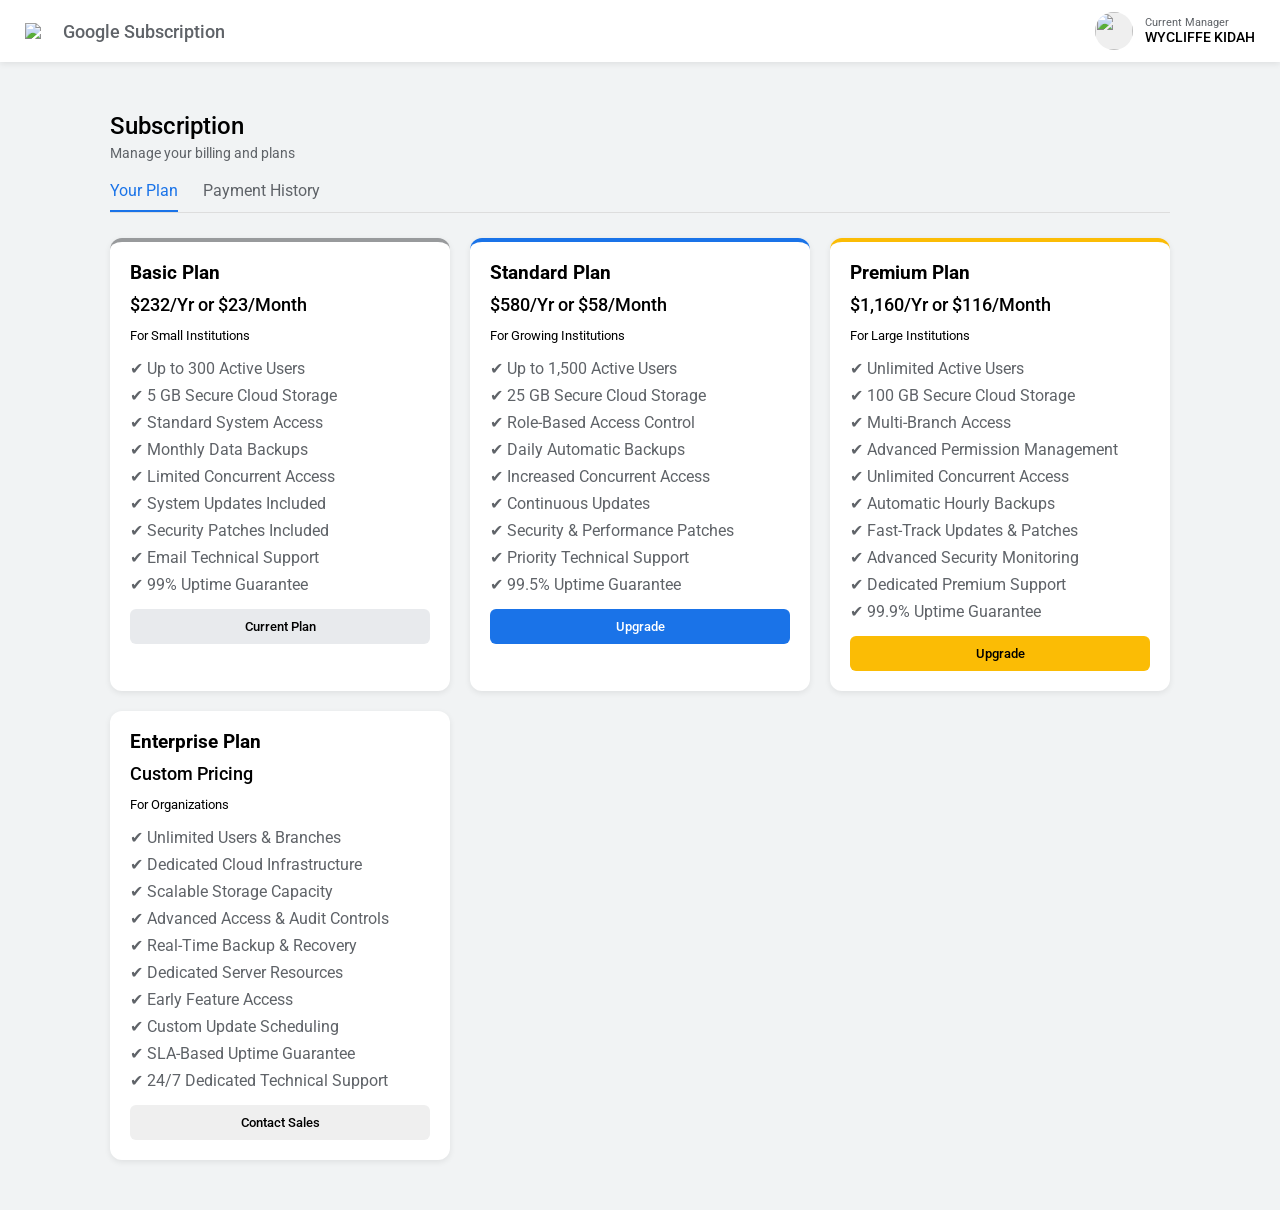
==== my_subscription.html @ d19e93e5 "5th May" ====
<!DOCTYPE html>
<html lang="en">
<head>
<meta charset="UTF-8">
<meta name="viewport" content="width=device-width, initial-scale=1.0">
<meta http-equiv="X-UA-Compatible" content="IE=edge" />
<title>Subscription Dashboard</title>

<!-- Google Font -->
<link href="https://fonts.googleapis.com/css2?family=Roboto:wght@300;400;500;700&display=swap" rel="stylesheet">

<style>
*{
    margin:0;
    padding:0;
    box-sizing:border-box;
    font-family:'Roboto',sans-serif;
}

body{
    background:#f1f3f4;
}

/* HEADER */
.header{
    background: white;
    padding: 12px 25px;
    display: flex;
    justify-content: space-between;
    align-items: center;
    box-shadow: 0 2px 6px rgba(0,0,0,0.08);

    /* Sticky */
    position: sticky;
    top: 0;
    z-index: 1000;
}

/* LOGO */
.logo{
    display:flex;
    align-items:center;
    gap:10px;
    font-weight:500;
    font-size:18px;
    color:#5f6368;
}

.logo img{
    width:28px;
}

/* PROFILE */
.profile-section{
    display:flex;
    align-items:center;
    gap:12px;
    position:relative;
}

.profile-btn{
    width:38px;
    height:38px;
    border-radius:50%;
    border:none;
    overflow:hidden;
    cursor:pointer;
}

.profile-btn img{
    width:100%;
    height:100%;
}

/* Manager text */
.manager-info{
    line-height:1.2;
}

.manager-label{
    font-size:11px;
    color:#5f6368;
}

.manager-name{
    font-size:14px;
    font-weight:500;
}

/* Dropdown */
.dropdown{
    position:absolute;
    top:50px;
    right:0;
    background:white;
    width:180px;
    border-radius:8px;
    box-shadow:0 8px 20px rgba(0,0,0,0.15);
    display:none;
}

.dropdown button{
    width:100%;
    border:none;
    background:none;
    padding:12px;
    text-align:left;
    cursor:pointer;
}

.dropdown button:hover{
    background:#f1f3f4;
}

/* MAIN WRAPPER */
.wrapper{
    max-width:1100px;
    margin:30px auto;
    padding:20px;
}

/* TITLE */
.title h2{
    font-weight:500;
    margin-bottom:5px;
}
.title p{
    color:#5f6368;
    font-size:14px;
}

/* TABS */
.tabs{
    display:flex;
    gap:25px;
    margin-top:20px;
    border-bottom:1px solid #ddd;
}

.tab{
    padding-bottom:10px;
    cursor:pointer;
    color:#5f6368;
}

.tab.active{
    color:#1a73e8;
    border-bottom:2px solid #1a73e8;
}

/* CONTENT */
.content{display:none;}
.content.active{display:block;}

/* CARDS */
.cards{
    margin-top:25px;
    display:grid;
    grid-template-columns:repeat(auto-fit,minmax(260px,1fr));
    gap:20px;
}

.card{
    background:white;
    border-radius:12px;
    padding:20px;
    box-shadow:0 2px 6px rgba(0,0,0,0.08);
    transition:0.3s;
}

.card:hover{
    transform:translateY(-4px);
}

/* Highlight */
.pro{
    border-top:4px solid #fbbc05;
}


.std{
    border-top:4px solid  #1a73e8;
}

.bsc{
    border-top:4px solid  #989a9c;
}

/* Price */
.price{
    font-size:18px;
    font-weight:500;
    margin:10px 0;
}

/* Features */
.features{
    margin:15px 0;
}
.features li{
    list-style:none;
    margin-bottom:8px;
    color:#5f6368;
}

/* Buttons */
button.plan-btn{
    width:100%;
    padding:10px;
    border:none;
    border-radius:6px;
    cursor:pointer;
    font-weight:500;
}

.primary{background:#1a73e8;color:white;}
.secondary{background:#e8eaed;}
.gold{background:#fbbc05;color:black;}

/* TABLE */
table{
    width:100%;
    margin-top:20px;
    border-collapse:collapse;
    background:white;
    border-radius:10px;
    overflow:hidden;
    box-shadow:0 2px 6px rgba(0,0,0,0.08);
}

th,td{
    padding:12px;
    text-align:left;
}

th{
    background:#f8f9fa;
    color:#5f6368;
}

tr:not(:last-child){
    border-bottom:1px solid #eee;
}

/* ALERT */
.alert{
    position:fixed;
    top:80px;
    left:50%;
    transform:translateX(-50%);
    background:#d93025;
    color:white;
    padding:20px 35px;
    font-size:20px;
    border-radius:8px;
    display:none;
    z-index:999;
    box-shadow:0 6px 20px rgba(0,0,0,0.3);
}

/* MOBILE */
@media(max-width:600px){
    .manager-info{display:none;}
}
</style>
</head>

<body>

<!-- HEADER -->
<div class="header">
    <div class="logo">
        <img src="https://www.google.com/favicon.ico">
        Google Subscription
    </div>

    <div class="profile-section">
        <button class="profile-btn" id="profileBtn">
            <img src="https://i.pravatar.cc/100">
        </button>

        <div class="manager-info">
            <div class="manager-label">Current Manager</div>
            <div class="manager-name">WYCLIFFE KIDAH</div>
        </div>

        <div class="dropdown" id="dropdownMenu">
            <button>Change Manager</button>
            <button>Sign Up</button>
            <button>Help</button>
        </div>
    </div>
</div>

<!-- ALERT -->
<div class="alert" id="alertBox">
⚠️ Your plan expires in 01 DAYS
</div>

<!-- MAIN -->
<div class="wrapper">

    <div class="title">
        <h2>Subscription</h2>
        <p>Manage your billing and plans</p>
    </div>

    <!-- TABS -->
    <div class="tabs">
        <div class="tab active" data-tab="plans">Your Plan</div>
        <div class="tab" data-tab="history">Payment History</div>
    </div>

    <!-- PLANS -->
    <div class="content active" id="plans">
        <div class="cards">

            <!-- BASIC PLAN -->
            <div class="card bsc">
                <h3>Basic Plan</h3>
                <div class="price">$232/Yr or $23/Month</div>
                <small>For Small Institutions</small>

                <ul class="features">
                    <li>✔ Up to 300 Active Users</li>
                    <li>✔ 5 GB Secure Cloud Storage</li>
                    <li>✔ Standard System Access</li>
                    <li>✔ Monthly Data Backups</li>
                    <li>✔ Limited Concurrent Access</li>
                    <li>✔ System Updates Included</li>
                    <li>✔ Security Patches Included</li>
                    <li>✔ Email Technical Support</li>
                    <li>✔ 99% Uptime Guarantee</li>
                </ul>

                <button class="plan-btn secondary">Current Plan</button>
            </div>

            <!-- STANDARD PLAN -->
            <div class="card std">
                <h3>Standard Plan</h3>
                <div class="price">$580/Yr or $58/Month</div>
                <small>For Growing Institutions</small>

                <ul class="features">
                    <li>✔ Up to 1,500 Active Users</li>
                    <li>✔ 25 GB Secure Cloud Storage</li>
                    <li>✔ Role-Based Access Control</li>
                    <li>✔ Daily Automatic Backups</li>
                    <li>✔ Increased Concurrent Access</li>
                    <li>✔ Continuous Updates</li>
                    <li>✔ Security & Performance Patches</li>
                    <li>✔ Priority Technical Support</li>
                    <li>✔ 99.5% Uptime Guarantee</li>
                </ul>

                <button class="plan-btn primary">Upgrade</button>
            </div>

            <!-- PREMIUM PLAN -->
            <div class="card pro">
                <h3>Premium Plan</h3>
                <div class="price">$1,160/Yr or $116/Month</div>
                <small>For Large Institutions</small>

                <ul class="features">
                    <li>✔ Unlimited Active Users</li>
                    <li>✔ 100 GB Secure Cloud Storage</li>
                    <li>✔ Multi-Branch Access</li>
                    <li>✔ Advanced Permission Management</li>
                    <li>✔ Unlimited Concurrent Access</li>
                    <li>✔ Automatic Hourly Backups</li>
                    <li>✔ Fast-Track Updates & Patches</li>
                    <li>✔ Advanced Security Monitoring</li>
                    <li>✔ Dedicated Premium Support</li>
                    <li>✔ 99.9% Uptime Guarantee</li>
                </ul>

                <button class="plan-btn gold">Upgrade</button>
            </div>

            <!-- ENTERPRISE PLAN -->
            <div class="card enterprise">
                <h3>Enterprise Plan</h3>
                <div class="price">Custom Pricing</div>
                <small>For Organizations</small>

                <ul class="features">
                    <li>✔ Unlimited Users & Branches</li>
                    <li>✔ Dedicated Cloud Infrastructure</li>
                    <li>✔ Scalable Storage Capacity</li>
                    <li>✔ Advanced Access & Audit Controls</li>
                    <li>✔ Real-Time Backup & Recovery</li>
                    <li>✔ Dedicated Server Resources</li>
                    <li>✔ Early Feature Access</li>
                    <li>✔ Custom Update Scheduling</li>
                    <li>✔ SLA-Based Uptime Guarantee</li>
                    <li>✔ 24/7 Dedicated Technical Support</li>
                </ul>

                <button class="plan-btn dark">Contact Sales</button>
            </div>

        </div>
    </div>
    <!-- HISTORY -->
    <div class="content" id="history">
        <table>
            <thead>
                <tr>
                    <th>ID</th>
                    <th>Date</th>
                    <th>Plan</th>
                    <th>Amount</th>
                    <th>Status</th>
                </tr>
            </thead>
            <tbody id="paymentBody"></tbody>
        </table>
    </div>

</div>

<script>
// Dropdown
const btn=document.getElementById("profileBtn");
const menu=document.getElementById("dropdownMenu");

btn.onclick=()=>menu.style.display=menu.style.display==="block"?"none":"block";

window.onclick=e=>{
    if(!btn.contains(e.target)&&!menu.contains(e.target)){
        menu.style.display="none";
    }
};

// Tabs
document.querySelectorAll(".tab").forEach(tab=>{
    tab.onclick=()=>{
        document.querySelectorAll(".tab").forEach(t=>t.classList.remove("active"));
        document.querySelectorAll(".content").forEach(c=>c.classList.remove("active"));

        tab.classList.add("active");
        document.getElementById(tab.dataset.tab).classList.add("active");
    };
});

// Payments Data
const data = [
    {
        txn: "QJD7X2L9KP",
        date: "2023-01-14",
        plan: "Starter",
        amount: "KES 6,500",
        method: "M-Pesa",
        account: "Paybill • 522533",
        status: "Paid",
        receipt: "receipts/QJD7X2L9KP.pdf"
    },
    {
        txn: "NLF3K8WQ2M",
        date: "2023-05-02",
        plan: "Scale",
        amount: "KES 9,100",
        method: "KCB Bank",
        account: "KCB Account • 1147852290",
        status: "Paid",
        receipt: "receipts/NLF3K8WQ2M.pdf"
    },
    {
        txn: "PXA6V1Z8RT",
        date: "2023-09-19",
        plan: "Pro",
        amount: "KES 11,700",
        method: "Absa Bank",
        account: "Absa Account • 5501982734",
        status: "Paid",
        receipt: "receipts/PXA6V1Z8RT.pdf"
    },
    {
        txn: "RKT9M4C7YD",
        date: "2024-01-11",
        plan: "Starter",
        amount: "KES 6,500",
        method: "M-Pesa",
        account: "Till Number • 839201",
        status: "Paid",
        receipt: "receipts/RKT9M4C7YD.pdf"
    },
    {
        txn: "VBN5T8Q2SL",
        date: "2024-04-28",
        plan: "Scale",
        amount: "KES 9,100",
        method: "KCB Bank",
        account: "KCB Corporate • 1147852290",
        status: "Paid",
        receipt: "receipts/VBN5T8Q2SL.pdf"
    },
    {
        txn: "XCW1P7M4KE",
        date: "2024-08-16",
        plan: "Pro",
        amount: "KES 11,700",
        method: "Absa Bank",
        account: "Absa Premium • 5501982734",
        status: "Paid",
        receipt: "receipts/XCW1P7M4KE.pdf"
    },
    {
        txn: "ZLM8D3R6YH",
        date: "2025-01-30",
        plan: "Starter",
        amount: "KES 6,500",
        method: "M-Pesa",
        account: "Paybill • 522533",
        status: "Paid",
        receipt: "receipts/ZLM8D3R6YH.pdf"
    },
    {
        txn: "KQP4X9N2WA",
        date: "2025-06-09",
        plan: "Scale",
        amount: "KES 9,100",
        method: "KCB Bank",
        account: "KCB Business • 1147852290",
        status: "Paid",
        receipt: "receipts/KQP4X9N2WA.pdf"
    },
    {
        txn: "TYR6B1V8CF",
        date: "2025-10-21",
        plan: "Pro",
        amount: "KES 11,700",
        method: "Absa Bank",
        account: "Absa Account • 5501982734",
        status: "Paid",
        receipt: "receipts/TYR6B1V8CF.pdf"
    }
];

const body = document.getElementById("paymentBody");

data.forEach(d => {
    body.innerHTML += `
    <tr>
        <td>${d.txn}</td>
        <td>${d.date}</td>
        <td>${d.plan}</td>
        <td>${d.amount}</td>
        <td>${d.method}</td>
        <td>${d.account}</td>
        <td>
            <span class="${d.status === 'Paid' ? 'paid-status' : 'pending-status'}">
                ${d.status}
            </span>
        </td>
        <td style="text-align:right;">
            <a href="${d.receipt}" download class="download-btn">
                Download
            </a>
        </td>
    </tr>`;
});
// Alert
setTimeout(()=>{
    document.getElementById("alertBox").style.display="block";
},30000);
</script>

</body>
</html>
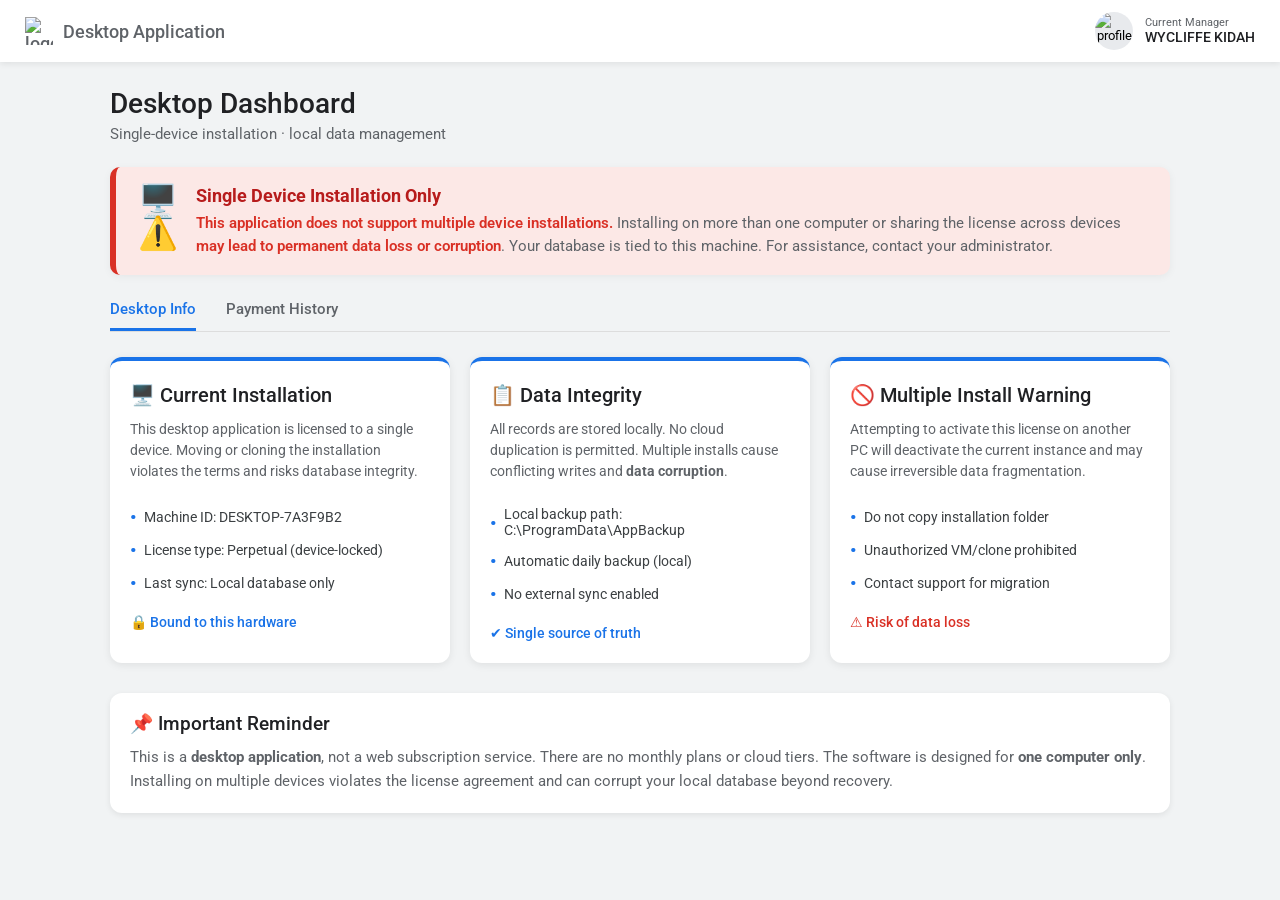
==== commit de803bb5: "Add files via upload" ====
--- a/my_subscription.html
+++ b/my_subscription.html
@@ -1,571 +1,651 @@
 <!DOCTYPE html>
 <html lang="en">
 <head>
-<meta charset="UTF-8">
-<meta name="viewport" content="width=device-width, initial-scale=1.0">
-<meta http-equiv="X-UA-Compatible" content="IE=edge" />
-<title>Subscription Dashboard</title>
-
-<!-- Google Font -->
-<link href="https://fonts.googleapis.com/css2?family=Roboto:wght@300;400;500;700&display=swap" rel="stylesheet">
-
-<style>
-*{
-    margin:0;
-    padding:0;
-    box-sizing:border-box;
-    font-family:'Roboto',sans-serif;
-}
-
-body{
-    background:#f1f3f4;
-}
-
-/* HEADER */
-.header{
-    background: white;
-    padding: 12px 25px;
-    display: flex;
-    justify-content: space-between;
-    align-items: center;
-    box-shadow: 0 2px 6px rgba(0,0,0,0.08);
-
-    /* Sticky */
-    position: sticky;
-    top: 0;
-    z-index: 1000;
-}
-
-/* LOGO */
-.logo{
-    display:flex;
-    align-items:center;
-    gap:10px;
-    font-weight:500;
-    font-size:18px;
-    color:#5f6368;
-}
-
-.logo img{
-    width:28px;
-}
-
-/* PROFILE */
-.profile-section{
-    display:flex;
-    align-items:center;
-    gap:12px;
-    position:relative;
-}
-
-.profile-btn{
-    width:38px;
-    height:38px;
-    border-radius:50%;
-    border:none;
-    overflow:hidden;
-    cursor:pointer;
-}
-
-.profile-btn img{
-    width:100%;
-    height:100%;
-}
-
-/* Manager text */
-.manager-info{
-    line-height:1.2;
-}
-
-.manager-label{
-    font-size:11px;
-    color:#5f6368;
-}
-
-.manager-name{
-    font-size:14px;
-    font-weight:500;
-}
-
-/* Dropdown */
-.dropdown{
-    position:absolute;
-    top:50px;
-    right:0;
-    background:white;
-    width:180px;
-    border-radius:8px;
-    box-shadow:0 8px 20px rgba(0,0,0,0.15);
-    display:none;
-}
-
-.dropdown button{
-    width:100%;
-    border:none;
-    background:none;
-    padding:12px;
-    text-align:left;
-    cursor:pointer;
-}
-
-.dropdown button:hover{
-    background:#f1f3f4;
-}
-
-/* MAIN WRAPPER */
-.wrapper{
-    max-width:1100px;
-    margin:30px auto;
-    padding:20px;
-}
-
-/* TITLE */
-.title h2{
-    font-weight:500;
-    margin-bottom:5px;
-}
-.title p{
-    color:#5f6368;
-    font-size:14px;
-}
-
-/* TABS */
-.tabs{
-    display:flex;
-    gap:25px;
-    margin-top:20px;
-    border-bottom:1px solid #ddd;
-}
-
-.tab{
-    padding-bottom:10px;
-    cursor:pointer;
-    color:#5f6368;
-}
-
-.tab.active{
-    color:#1a73e8;
-    border-bottom:2px solid #1a73e8;
-}
-
-/* CONTENT */
-.content{display:none;}
-.content.active{display:block;}
-
-/* CARDS */
-.cards{
-    margin-top:25px;
-    display:grid;
-    grid-template-columns:repeat(auto-fit,minmax(260px,1fr));
-    gap:20px;
-}
-
-.card{
-    background:white;
-    border-radius:12px;
-    padding:20px;
-    box-shadow:0 2px 6px rgba(0,0,0,0.08);
-    transition:0.3s;
-}
-
-.card:hover{
-    transform:translateY(-4px);
-}
-
-/* Highlight */
-.pro{
-    border-top:4px solid #fbbc05;
-}
-
-
-.std{
-    border-top:4px solid  #1a73e8;
-}
-
-.bsc{
-    border-top:4px solid  #989a9c;
-}
-
-/* Price */
-.price{
-    font-size:18px;
-    font-weight:500;
-    margin:10px 0;
-}
-
-/* Features */
-.features{
-    margin:15px 0;
-}
-.features li{
-    list-style:none;
-    margin-bottom:8px;
-    color:#5f6368;
-}
-
-/* Buttons */
-button.plan-btn{
-    width:100%;
-    padding:10px;
-    border:none;
-    border-radius:6px;
-    cursor:pointer;
-    font-weight:500;
-}
-
-.primary{background:#1a73e8;color:white;}
-.secondary{background:#e8eaed;}
-.gold{background:#fbbc05;color:black;}
-
-/* TABLE */
-table{
-    width:100%;
-    margin-top:20px;
-    border-collapse:collapse;
-    background:white;
-    border-radius:10px;
-    overflow:hidden;
-    box-shadow:0 2px 6px rgba(0,0,0,0.08);
-}
-
-th,td{
-    padding:12px;
-    text-align:left;
-}
-
-th{
-    background:#f8f9fa;
-    color:#5f6368;
-}
-
-tr:not(:last-child){
-    border-bottom:1px solid #eee;
-}
-
-/* ALERT */
-.alert{
-    position:fixed;
-    top:80px;
-    left:50%;
-    transform:translateX(-50%);
-    background:#d93025;
-    color:white;
-    padding:20px 35px;
-    font-size:20px;
-    border-radius:8px;
-    display:none;
-    z-index:999;
-    box-shadow:0 6px 20px rgba(0,0,0,0.3);
-}
-
-/* MOBILE */
-@media(max-width:600px){
-    .manager-info{display:none;}
-}
-</style>
+  <meta charset="UTF-8">
+  <meta name="viewport" content="width=device-width, initial-scale=1.0, maximum-scale=1.0, user-scalable=yes">
+  <meta http-equiv="X-UA-Compatible" content="IE=edge" />
+  <title>Desktop Application · Single Device</title>
+
+  <!-- Google Font -->
+  <link href="https://fonts.googleapis.com/css2?family=Roboto:wght@300;400;500;700&display=swap" rel="stylesheet">
+
+  <style>
+    * {
+      margin: 0;
+      padding: 0;
+      box-sizing: border-box;
+      font-family: 'Roboto', sans-serif;
+    }
+
+    body {
+      background: #f1f3f4;
+      display: flex;
+      flex-direction: column;
+      min-height: 100vh;
+    }
+
+    /* HEADER */
+    .header {
+      background: white;
+      padding: 12px 25px;
+      display: flex;
+      justify-content: space-between;
+      align-items: center;
+      box-shadow: 0 2px 6px rgba(0, 0, 0, 0.08);
+      position: sticky;
+      top: 0;
+      z-index: 1000;
+    }
+
+    .logo {
+      display: flex;
+      align-items: center;
+      gap: 10px;
+      font-weight: 500;
+      font-size: 18px;
+      color: #5f6368;
+    }
+
+    .logo img {
+      width: 28px;
+      height: 28px;
+    }
+
+    .profile-section {
+      display: flex;
+      align-items: center;
+      gap: 12px;
+      position: relative;
+    }
+
+    .profile-btn {
+      width: 38px;
+      height: 38px;
+      border-radius: 50%;
+      border: none;
+      overflow: hidden;
+      cursor: pointer;
+      background: #e8eaed;
+    }
+
+    .profile-btn img {
+      width: 100%;
+      height: 100%;
+      display: block;
+    }
+
+    .manager-info {
+      line-height: 1.2;
+    }
+
+    .manager-label {
+      font-size: 11px;
+      color: #5f6368;
+    }
+
+    .manager-name {
+      font-size: 14px;
+      font-weight: 500;
+      color: #202124;
+    }
+
+    /* Dropdown */
+    .dropdown {
+      position: absolute;
+      top: 50px;
+      right: 0;
+      background: white;
+      width: 200px;
+      border-radius: 8px;
+      box-shadow: 0 8px 20px rgba(0, 0, 0, 0.15);
+      display: none;
+      flex-direction: column;
+      padding: 8px 0;
+      z-index: 1020;
+    }
+
+    .dropdown button {
+      width: 100%;
+      border: none;
+      background: none;
+      padding: 12px 16px;
+      text-align: left;
+      cursor: pointer;
+      font-size: 14px;
+      color: #3c4043;
+    }
+
+    .dropdown button:hover {
+      background: #f1f3f4;
+    }
+
+    /* MAIN WRAPPER */
+    .wrapper {
+      max-width: 1100px;
+      margin: 25px auto;
+      padding: 0 20px 30px;
+      width: 100%;
+      flex: 1;
+    }
+
+    /* TITLE */
+    .title h2 {
+      font-weight: 500;
+      font-size: 28px;
+      color: #202124;
+      margin-bottom: 5px;
+    }
+
+    .title p {
+      color: #5f6368;
+      font-size: 15px;
+    }
+
+    /* DEVICE WARNING BANNER */
+    .device-warning {
+      background: #fce8e6;
+      border-left: 6px solid #d93025;
+      border-radius: 10px;
+      padding: 18px 22px;
+      margin: 24px 0 20px;
+      display: flex;
+      align-items: flex-start;
+      gap: 15px;
+      box-shadow: 0 2px 8px rgba(0,0,0,0.05);
+    }
+
+    .warning-icon {
+      font-size: 32px;
+      line-height: 1;
+    }
+
+    .warning-text h3 {
+      font-weight: 700;
+      font-size: 18px;
+      color: #b71c1c;
+      margin-bottom: 6px;
+    }
+
+    .warning-text p {
+      color: #5f6368;
+      font-size: 15px;
+      line-height: 1.5;
+    }
+
+    .warning-text strong {
+      color: #d93025;
+      font-weight: 600;
+    }
+
+    /* TABS */
+    .tabs {
+      display: flex;
+      gap: 30px;
+      margin-top: 25px;
+      border-bottom: 1px solid #ddd;
+    }
+
+    .tab {
+      padding-bottom: 10px;
+      cursor: pointer;
+      color: #5f6368;
+      font-weight: 500;
+      font-size: 15px;
+      transition: 0.2s;
+    }
+
+    .tab.active {
+      color: #1a73e8;
+      border-bottom: 3px solid #1a73e8;
+    }
+
+    /* CONTENT */
+    .content {
+      display: none;
+    }
+
+    .content.active {
+      display: block;
+    }
+
+    /* CARDS (now for desktop info, not subscription) */
+    .cards {
+      margin-top: 25px;
+      display: grid;
+      grid-template-columns: repeat(auto-fit, minmax(260px, 1fr));
+      gap: 20px;
+    }
+
+    .card {
+      background: white;
+      border-radius: 12px;
+      padding: 22px 20px;
+      box-shadow: 0 2px 8px rgba(0, 0, 0, 0.08);
+      transition: 0.3s;
+      border-top: 4px solid #1a73e8;
+    }
+
+    .card:hover {
+      transform: translateY(-4px);
+      box-shadow: 0 8px 16px rgba(0,0,0,0.1);
+    }
+
+    .card h3 {
+      font-weight: 500;
+      font-size: 20px;
+      margin-bottom: 12px;
+      color: #202124;
+    }
+
+    .card .description {
+      color: #5f6368;
+      font-size: 14px;
+      margin-bottom: 18px;
+      line-height: 1.5;
+    }
+
+    .feature-list {
+      list-style: none;
+      margin: 15px 0 10px;
+    }
+
+    .feature-list li {
+      padding: 6px 0;
+      color: #3c4043;
+      font-size: 14px;
+      display: flex;
+      align-items: center;
+      gap: 8px;
+    }
+
+    .feature-list li::before {
+      content: "•";
+      color: #1a73e8;
+      font-weight: bold;
+      font-size: 18px;
+    }
+
+    .card-footer {
+      margin-top: 15px;
+      font-weight: 500;
+      color: #1a73e8;
+      font-size: 14px;
+    }
+
+    /* TABLE */
+    table {
+      width: 100%;
+      margin-top: 20px;
+      border-collapse: collapse;
+      background: white;
+      border-radius: 12px;
+      overflow: hidden;
+      box-shadow: 0 2px 8px rgba(0, 0, 0, 0.08);
+    }
+
+    th, td {
+      padding: 14px 16px;
+      text-align: left;
+    }
+
+    th {
+      background: #f8f9fa;
+      color: #5f6368;
+      font-weight: 500;
+      font-size: 13px;
+      text-transform: uppercase;
+      letter-spacing: 0.3px;
+    }
+
+    tr:not(:last-child) {
+      border-bottom: 1px solid #eee;
+    }
+
+    td {
+      font-size: 14px;
+      color: #3c4043;
+    }
+
+    .paid-status {
+      background: #e6f4ea;
+      color: #137333;
+      padding: 4px 10px;
+      border-radius: 20px;
+      font-weight: 500;
+      font-size: 13px;
+      display: inline-block;
+    }
+
+    .download-btn {
+      background: #e8eaed;
+      border: none;
+      padding: 8px 14px;
+      border-radius: 6px;
+      text-decoration: none;
+      color: #1a73e8;
+      font-weight: 500;
+      font-size: 13px;
+      transition: 0.2s;
+      display: inline-block;
+    }
+
+    .download-btn:hover {
+      background: #d2e3fc;
+    }
+
+    /* ALERT (expiration) - we keep minimal but modify message */
+    .alert {
+      position: fixed;
+      top: 85px;
+      left: 50%;
+      transform: translateX(-50%);
+      background: #d93025;
+      color: white;
+      padding: 16px 35px;
+      font-size: 17px;
+      border-radius: 8px;
+      display: none;
+      z-index: 999;
+      box-shadow: 0 8px 20px rgba(0, 0, 0, 0.25);
+      font-weight: 500;
+      white-space: nowrap;
+    }
+
+    /* MOBILE */
+    @media (max-width: 600px) {
+      .manager-info {
+        display: none;
+      }
+      .device-warning {
+        flex-direction: column;
+        gap: 10px;
+      }
+      .alert {
+        white-space: normal;
+        width: 90%;
+        text-align: center;
+        font-size: 15px;
+        padding: 14px 20px;
+      }
+    }
+  </style>
 </head>
 
 <body>
 
 <!-- HEADER -->
 <div class="header">
-    <div class="logo">
-        <img src="https://www.google.com/favicon.ico">
-        Google Subscription
+  <div class="logo">
+    <img src="https://www.google.com/favicon.ico" alt="logo">
+    Desktop Application
+  </div>
+
+  <div class="profile-section">
+    <button class="profile-btn" id="profileBtn">
+      <img src="https://i.pravatar.cc/100" alt="profile">
+    </button>
+
+    <div class="manager-info">
+      <div class="manager-label">Current Manager</div>
+      <div class="manager-name">WYCLIFFE KIDAH</div>
     </div>
 
-    <div class="profile-section">
-        <button class="profile-btn" id="profileBtn">
-            <img src="https://i.pravatar.cc/100">
-        </button>
-
-        <div class="manager-info">
-            <div class="manager-label">Current Manager</div>
-            <div class="manager-name">WYCLIFFE KIDAH</div>
+    <div class="dropdown" id="dropdownMenu">
+      <button>Change Manager</button>
+      <button>Help</button>
+      <button>About</button>
+    </div>
+  </div>
+</div>
+
+<!-- ALERT (modified expiration notice) -->
+<div class="alert" id="alertBox">
+  ⚠️ Desktop license verification: 1 day remaining
+</div>
+
+<!-- MAIN CONTENT -->
+<div class="wrapper">
+
+  <div class="title">
+    <h2>Desktop Dashboard</h2>
+    <p>Single‑device installation · local data management</p>
+  </div>
+
+  <!-- CRITICAL DEVICE WARNING -->
+  <div class="device-warning">
+    <span class="warning-icon">🖥️⚠️</span>
+    <div class="warning-text">
+      <h3>Single Device Installation Only</h3>
+      <p>
+        <strong>This application does not support multiple device installations.</strong> 
+        Installing on more than one computer or sharing the license across devices 
+        <strong>may lead to permanent data loss or corruption</strong>. 
+        Your database is tied to this machine. For assistance, contact your administrator.
+      </p>
+    </div>
+  </div>
+
+  <!-- TABS -->
+  <div class="tabs">
+    <div class="tab active" data-tab="desktopInfo">Desktop Info</div>
+    <div class="tab" data-tab="history">Payment History</div>
+  </div>
+
+  <!-- DESKTOP INFO TAB (replaces subscription plans) -->
+  <div class="content active" id="desktopInfo">
+    <div class="cards">
+      <div class="card">
+        <h3>🖥️ Current Installation</h3>
+        <div class="description">
+          This desktop application is licensed to a single device. 
+          Moving or cloning the installation violates the terms and risks database integrity.
         </div>
-
-        <div class="dropdown" id="dropdownMenu">
-            <button>Change Manager</button>
-            <button>Sign Up</button>
-            <button>Help</button>
+        <ul class="feature-list">
+          <li>Machine ID: DESKTOP-7A3F9B2</li>
+          <li>License type: Perpetual (device-locked)</li>
+          <li>Last sync: Local database only</li>
+        </ul>
+        <div class="card-footer">🔒 Bound to this hardware</div>
+      </div>
+
+      <div class="card">
+        <h3>📋 Data Integrity</h3>
+        <div class="description">
+          All records are stored locally. No cloud duplication is permitted.
+          Multiple installs cause conflicting writes and <strong>data corruption</strong>.
         </div>
+        <ul class="feature-list">
+          <li>Local backup path: C:\ProgramData\AppBackup</li>
+          <li>Automatic daily backup (local)</li>
+          <li>No external sync enabled</li>
+        </ul>
+        <div class="card-footer">✔ Single source of truth</div>
+      </div>
+
+      <div class="card">
+        <h3>🚫 Multiple Install Warning</h3>
+        <div class="description">
+          Attempting to activate this license on another PC will deactivate 
+          the current instance and may cause irreversible data fragmentation.
+        </div>
+        <ul class="feature-list">
+          <li>Do not copy installation folder</li>
+          <li>Unauthorized VM/clone prohibited</li>
+          <li>Contact support for migration</li>
+        </ul>
+        <div class="card-footer" style="color:#d93025;">⚠ Risk of data loss</div>
+      </div>
     </div>
+
+    <div style="margin-top: 30px; background: white; border-radius: 12px; padding: 20px; box-shadow: 0 2px 6px rgba(0,0,0,0.08);">
+      <h3 style="font-weight: 500; margin-bottom: 10px; color:#202124;">📌 Important Reminder</h3>
+      <p style="color:#5f6368; font-size:15px; line-height:1.6;">
+        This is a <strong>desktop application</strong>, not a web subscription service. 
+        There are no monthly plans or cloud tiers. The software is designed for 
+        <strong>one computer only</strong>. Installing on multiple devices violates the license 
+        agreement and can corrupt your local database beyond recovery.
+      </p>
+    </div>
+  </div>
+
+  <!-- HISTORY TAB (unchanged payment records, but repurposed as license payments) -->
+  <div class="content" id="history">
+    <table>
+      <thead>
+      <tr>
+        <th>ID</th>
+        <th>Date</th>
+        <th>License</th>
+        <th>Amount</th>
+        <th>Method</th>
+        <th>Account</th>
+        <th>Status</th>
+        <th style="text-align:right;">Receipt</th>
+      </tr>
+      </thead>
+      <tbody id="paymentBody"></tbody>
+    </table>
+  </div>
+
 </div>
 
-<!-- ALERT -->
-<div class="alert" id="alertBox">
-⚠️ Your plan expires in 01 DAYS
-</div>
-
-<!-- MAIN -->
-<div class="wrapper">
-
-    <div class="title">
-        <h2>Subscription</h2>
-        <p>Manage your billing and plans</p>
-    </div>
-
-    <!-- TABS -->
-    <div class="tabs">
-        <div class="tab active" data-tab="plans">Your Plan</div>
-        <div class="tab" data-tab="history">Payment History</div>
-    </div>
-
-    <!-- PLANS -->
-    <div class="content active" id="plans">
-        <div class="cards">
-
-            <!-- BASIC PLAN -->
-            <div class="card bsc">
-                <h3>Basic Plan</h3>
-                <div class="price">$232/Yr or $23/Month</div>
-                <small>For Small Institutions</small>
-
-                <ul class="features">
-                    <li>✔ Up to 300 Active Users</li>
-                    <li>✔ 5 GB Secure Cloud Storage</li>
-                    <li>✔ Standard System Access</li>
-                    <li>✔ Monthly Data Backups</li>
-                    <li>✔ Limited Concurrent Access</li>
-                    <li>✔ System Updates Included</li>
-                    <li>✔ Security Patches Included</li>
-                    <li>✔ Email Technical Support</li>
-                    <li>✔ 99% Uptime Guarantee</li>
-                </ul>
-
-                <button class="plan-btn secondary">Current Plan</button>
-            </div>
-
-            <!-- STANDARD PLAN -->
-            <div class="card std">
-                <h3>Standard Plan</h3>
-                <div class="price">$580/Yr or $58/Month</div>
-                <small>For Growing Institutions</small>
-
-                <ul class="features">
-                    <li>✔ Up to 1,500 Active Users</li>
-                    <li>✔ 25 GB Secure Cloud Storage</li>
-                    <li>✔ Role-Based Access Control</li>
-                    <li>✔ Daily Automatic Backups</li>
-                    <li>✔ Increased Concurrent Access</li>
-                    <li>✔ Continuous Updates</li>
-                    <li>✔ Security & Performance Patches</li>
-                    <li>✔ Priority Technical Support</li>
-                    <li>✔ 99.5% Uptime Guarantee</li>
-                </ul>
-
-                <button class="plan-btn primary">Upgrade</button>
-            </div>
-
-            <!-- PREMIUM PLAN -->
-            <div class="card pro">
-                <h3>Premium Plan</h3>
-                <div class="price">$1,160/Yr or $116/Month</div>
-                <small>For Large Institutions</small>
-
-                <ul class="features">
-                    <li>✔ Unlimited Active Users</li>
-                    <li>✔ 100 GB Secure Cloud Storage</li>
-                    <li>✔ Multi-Branch Access</li>
-                    <li>✔ Advanced Permission Management</li>
-                    <li>✔ Unlimited Concurrent Access</li>
-                    <li>✔ Automatic Hourly Backups</li>
-                    <li>✔ Fast-Track Updates & Patches</li>
-                    <li>✔ Advanced Security Monitoring</li>
-                    <li>✔ Dedicated Premium Support</li>
-                    <li>✔ 99.9% Uptime Guarantee</li>
-                </ul>
-
-                <button class="plan-btn gold">Upgrade</button>
-            </div>
-
-            <!-- ENTERPRISE PLAN -->
-            <div class="card enterprise">
-                <h3>Enterprise Plan</h3>
-                <div class="price">Custom Pricing</div>
-                <small>For Organizations</small>
-
-                <ul class="features">
-                    <li>✔ Unlimited Users & Branches</li>
-                    <li>✔ Dedicated Cloud Infrastructure</li>
-                    <li>✔ Scalable Storage Capacity</li>
-                    <li>✔ Advanced Access & Audit Controls</li>
-                    <li>✔ Real-Time Backup & Recovery</li>
-                    <li>✔ Dedicated Server Resources</li>
-                    <li>✔ Early Feature Access</li>
-                    <li>✔ Custom Update Scheduling</li>
-                    <li>✔ SLA-Based Uptime Guarantee</li>
-                    <li>✔ 24/7 Dedicated Technical Support</li>
-                </ul>
-
-                <button class="plan-btn dark">Contact Sales</button>
-            </div>
-
-        </div>
-    </div>
-    <!-- HISTORY -->
-    <div class="content" id="history">
-        <table>
-            <thead>
-                <tr>
-                    <th>ID</th>
-                    <th>Date</th>
-                    <th>Plan</th>
-                    <th>Amount</th>
-                    <th>Status</th>
-                </tr>
-            </thead>
-            <tbody id="paymentBody"></tbody>
-        </table>
-    </div>
-
-</div>
-
 <script>
-// Dropdown
-const btn=document.getElementById("profileBtn");
-const menu=document.getElementById("dropdownMenu");
-
-btn.onclick=()=>menu.style.display=menu.style.display==="block"?"none":"block";
-
-window.onclick=e=>{
-    if(!btn.contains(e.target)&&!menu.contains(e.target)){
-        menu.style.display="none";
-    }
-};
-
-// Tabs
-document.querySelectorAll(".tab").forEach(tab=>{
-    tab.onclick=()=>{
-        document.querySelectorAll(".tab").forEach(t=>t.classList.remove("active"));
-        document.querySelectorAll(".content").forEach(c=>c.classList.remove("active"));
-
-        tab.classList.add("active");
-        document.getElementById(tab.dataset.tab).classList.add("active");
-    };
-});
-
-// Payments Data
-const data = [
+  // Dropdown toggle
+  const profileBtn = document.getElementById("profileBtn");
+  const dropdownMenu = document.getElementById("dropdownMenu");
+
+  profileBtn.addEventListener("click", (e) => {
+    e.stopPropagation();
+    dropdownMenu.style.display = dropdownMenu.style.display === "block" ? "none" : "block";
+  });
+
+  window.addEventListener("click", (e) => {
+    if (!profileBtn.contains(e.target) && !dropdownMenu.contains(e.target)) {
+      dropdownMenu.style.display = "none";
+    }
+  });
+
+  // Tabs functionality
+  document.querySelectorAll(".tab").forEach(tab => {
+    tab.addEventListener("click", () => {
+      document.querySelectorAll(".tab").forEach(t => t.classList.remove("active"));
+      document.querySelectorAll(".content").forEach(c => c.classList.remove("active"));
+
+      tab.classList.add("active");
+      const targetId = tab.getAttribute("data-tab");
+      document.getElementById(targetId).classList.add("active");
+    });
+  });
+
+  // Payment history data (license payments, not subscription tiers)
+  const paymentData = [
     {
-        txn: "QJD7X2L9KP",
-        date: "2023-01-14",
-        plan: "Starter",
-        amount: "KES 6,500",
-        method: "M-Pesa",
-        account: "Paybill • 522533",
-        status: "Paid",
-        receipt: "receipts/QJD7X2L9KP.pdf"
+      txn: "QJD7X2L9KP",
+      date: "2023-01-14",
+      plan: "Desktop License",
+      amount: "KES 6,500",
+      method: "M-Pesa",
+      account: "Paybill • 522533",
+      status: "Paid",
+      receipt: "receipts/QJD7X2L9KP.pdf"
     },
     {
-        txn: "NLF3K8WQ2M",
-        date: "2023-05-02",
-        plan: "Scale",
-        amount: "KES 9,100",
-        method: "KCB Bank",
-        account: "KCB Account • 1147852290",
-        status: "Paid",
-        receipt: "receipts/NLF3K8WQ2M.pdf"
+      txn: "NLF3K8WQ2M",
+      date: "2023-05-02",
+      plan: "Renewal",
+      amount: "KES 9,100",
+      method: "KCB Bank",
+      account: "KCB Account • 1147852290",
+      status: "Paid",
+      receipt: "receipts/NLF3K8WQ2M.pdf"
     },
     {
-        txn: "PXA6V1Z8RT",
-        date: "2023-09-19",
-        plan: "Pro",
-        amount: "KES 11,700",
-        method: "Absa Bank",
-        account: "Absa Account • 5501982734",
-        status: "Paid",
-        receipt: "receipts/PXA6V1Z8RT.pdf"
+      txn: "PXA6V1Z8RT",
+      date: "2023-09-19",
+      plan: "Desktop Pro",
+      amount: "KES 11,700",
+      method: "Absa Bank",
+      account: "Absa Account • 5501982734",
+      status: "Paid",
+      receipt: "receipts/PXA6V1Z8RT.pdf"
     },
     {
-        txn: "RKT9M4C7YD",
-        date: "2024-01-11",
-        plan: "Starter",
-        amount: "KES 6,500",
-        method: "M-Pesa",
-        account: "Till Number • 839201",
-        status: "Paid",
-        receipt: "receipts/RKT9M4C7YD.pdf"
+      txn: "RKT9M4C7YD",
+      date: "2024-01-11",
+      plan: "License Ext",
+      amount: "KES 6,500",
+      method: "M-Pesa",
+      account: "Till Number • 839201",
+      status: "Paid",
+      receipt: "receipts/RKT9M4C7YD.pdf"
     },
     {
-        txn: "VBN5T8Q2SL",
-        date: "2024-04-28",
-        plan: "Scale",
-        amount: "KES 9,100",
-        method: "KCB Bank",
-        account: "KCB Corporate • 1147852290",
-        status: "Paid",
-        receipt: "receipts/VBN5T8Q2SL.pdf"
+      txn: "VBN5T8Q2SL",
+      date: "2024-04-28",
+      plan: "Desktop Renewal",
+      amount: "KES 9,100",
+      method: "KCB Bank",
+      account: "KCB Corporate • 1147852290",
+      status: "Paid",
+      receipt: "receipts/VBN5T8Q2SL.pdf"
     },
     {
-        txn: "XCW1P7M4KE",
-        date: "2024-08-16",
-        plan: "Pro",
-        amount: "KES 11,700",
-        method: "Absa Bank",
-        account: "Absa Premium • 5501982734",
-        status: "Paid",
-        receipt: "receipts/XCW1P7M4KE.pdf"
+      txn: "XCW1P7M4KE",
+      date: "2024-08-16",
+      plan: "Desktop Pro",
+      amount: "KES 11,700",
+      method: "Absa Bank",
+      account: "Absa Premium • 5501982734",
+      status: "Paid",
+      receipt: "receipts/XCW1P7M4KE.pdf"
     },
     {
-        txn: "ZLM8D3R6YH",
-        date: "2025-01-30",
-        plan: "Starter",
-        amount: "KES 6,500",
-        method: "M-Pesa",
-        account: "Paybill • 522533",
-        status: "Paid",
-        receipt: "receipts/ZLM8D3R6YH.pdf"
-    },
-    {
-        txn: "KQP4X9N2WA",
-        date: "2025-06-09",
-        plan: "Scale",
-        amount: "KES 9,100",
-        method: "KCB Bank",
-        account: "KCB Business • 1147852290",
-        status: "Paid",
-        receipt: "receipts/KQP4X9N2WA.pdf"
-    },
-    {
-        txn: "TYR6B1V8CF",
-        date: "2025-10-21",
-        plan: "Pro",
-        amount: "KES 11,700",
-        method: "Absa Bank",
-        account: "Absa Account • 5501982734",
-        status: "Paid",
-        receipt: "receipts/TYR6B1V8CF.pdf"
-    }
-];
-
-const body = document.getElementById("paymentBody");
-
-data.forEach(d => {
-    body.innerHTML += `
-    <tr>
+      txn: "ZLM8D3R6YH",
+      date: "2025-01-30",
+      plan: "License Fee",
+      amount: "KES 6,500",
+      method: "M-Pesa",
+      account: "Paybill • 522533",
+      status: "Paid",
+      receipt: "receipts/ZLM8D3R6YH.pdf"
+    }
+  ];
+
+  const tbody = document.getElementById("paymentBody");
+
+  function renderPayments() {
+    tbody.innerHTML = "";
+    paymentData.forEach(d => {
+      const row = document.createElement("tr");
+      row.innerHTML = `
         <td>${d.txn}</td>
         <td>${d.date}</td>
         <td>${d.plan}</td>
         <td>${d.amount}</td>
         <td>${d.method}</td>
         <td>${d.account}</td>
-        <td>
-            <span class="${d.status === 'Paid' ? 'paid-status' : 'pending-status'}">
-                ${d.status}
-            </span>
+        <td><span class="paid-status">${d.status}</span></td>
+        <td style="text-align:right;">
+          <a href="${d.receipt}" download class="download-btn">Download</a>
         </td>
-        <td style="text-align:right;">
-            <a href="${d.receipt}" download class="download-btn">
-                Download
-            </a>
-        </td>
-    </tr>`;
-});
-// Alert
-setTimeout(()=>{
-    document.getElementById("alertBox").style.display="block";
-},30000);
+      `;
+      tbody.appendChild(row);
+    });
+  }
+
+  renderPayments();
+
+  // Show alert after 30 seconds (modified message)
+  setTimeout(() => {
+    const alertBox = document.getElementById("alertBox");
+    if (alertBox) {
+      alertBox.style.display = "block";
+      // Auto hide after 8 seconds
+      setTimeout(() => {
+        alertBox.style.display = "none";
+      }, 8000);
+    }
+  }, 30000);
 </script>
 
 </body>
